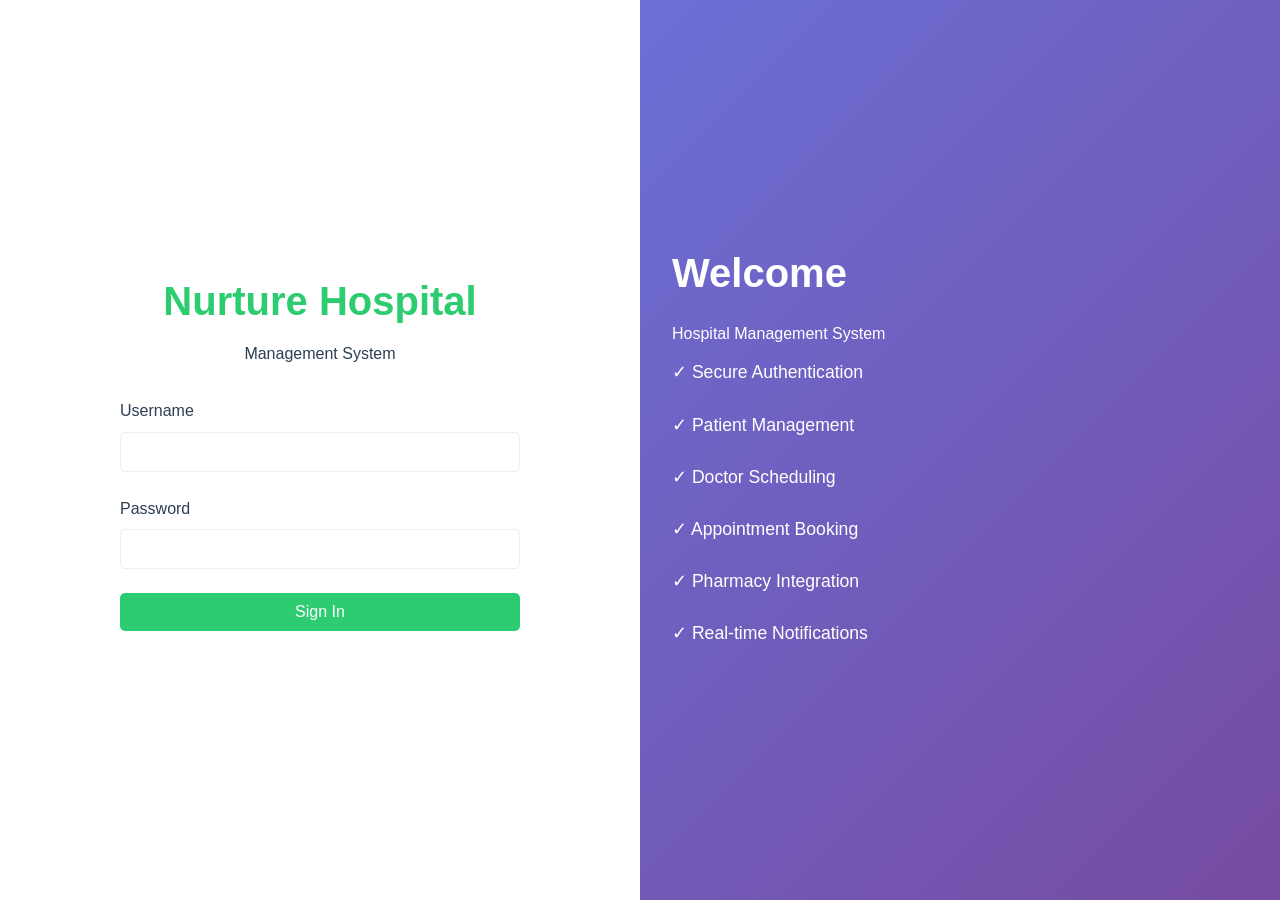
==== frontend/index.html @ 9cf45c42 "Add frontend folder to Hospital Management System" ====
<!DOCTYPE html>
<html lang="en">
<head>
    <meta charset="UTF-8">
    <meta name="viewport" content="width=device-width, initial-scale=1.0">
    <title>Hospital Management System</title>
    <link rel="stylesheet" href="css/common.css">
    <link rel="stylesheet" href="css/login.css">
    <link rel="stylesheet" href="css/responsive.css">
</head>
<body>
    <div class="login-container">
        <div class="login-box">
            <div class="login-header">
                <h1>Nurture Hospital</h1>
                <p>Management System</p>
            </div>
            <form id="loginForm" class="login-form">
                <div class="form-group">
                    <label for="username">Username</label>
                    <input type="text" id="username" name="username" required>
                </div>
                <div class="form-group">
                    <label for="password">Password</label>
                    <input type="password" id="password" name="password" required>
                </div>
                <button type="submit" class="btn btn-primary btn-block">Sign In</button>
            </form>
            <div id="loginError" class="alert alert-error" style="display: none;"></div>
        </div>
        <div class="login-info">
            <h2>Welcome</h2>
            <p>Hospital Management System</p>
            <ul class="features-list">
                <li>✓ Secure Authentication</li>
                <li>✓ Patient Management</li>
                <li>✓ Doctor Scheduling</li>
                <li>✓ Appointment Booking</li>
                <li>✓ Pharmacy Integration</li>
                <li>✓ Real-time Notifications</li>
            </ul>
        </div>
    </div>
    <div id="loadingSpinner" class="loading-spinner" style="display: none;">
        <div class="spinner"></div>
    </div>
    <script src="js/config.js"></script>
    <script src="js/utils.js"></script>
    <script src="js/auth.js"></script>
</body>
</html>
---- frontend/css/common.css ----
:root {
    --primary-color: #2ecc71;
    --secondary-color: #3498db;
    --danger-color: #e74c3c;
    --text-color: #2c3e50;
    --border-color: #ecf0f1;
    --bg-color: #f5f7fa;
}

* {
    margin: 0;
    padding: 0;
    box-sizing: border-box;
}

body {
    font-family: 'Segoe UI', Tahoma, Geneva, Verdana, sans-serif;
    color: var(--text-color);
    background-color: var(--bg-color);
    line-height: 1.6;
}

h1, h2, h3, h4, h5, h6 {
    color: var(--text-color);
    margin-bottom: 0.5rem;
    font-weight: 600;
}

.btn {
    display: inline-block;
    padding: 10px 20px;
    border: none;
    border-radius: 5px;
    cursor: pointer;
    font-size: 1rem;
    transition: all 0.3s;
}

.btn-primary {
    background-color: var(--primary-color);
    color: white;
}

.btn-primary:hover {
    background-color: #27ae60;
}

.btn-block {
    width: 100%;
}

.form-group {
    margin-bottom: 1.5rem;
}

.form-group label {
    display: block;
    margin-bottom: 0.5rem;
    font-weight: 500;
}

.form-group input {
    width: 100%;
    padding: 10px;
    border: 1px solid var(--border-color);
    border-radius: 5px;
    font-size: 1rem;
}

.form-group input:focus {
    outline: none;
    border-color: var(--primary-color);
    box-shadow: 0 0 0 3px rgba(46, 204, 113, 0.1);
}

.alert {
    padding: 15px;
    border-radius: 5px;
    margin-bottom: 1rem;
}

.alert-error {
    background-color: #f8d7da;
    color: #721c24;
}

.alert-success {
    background-color: #d4edda;
    color: #155724;
}

.loading-spinner {
    position: fixed;
    top: 0;
    left: 0;
    right: 0;
    bottom: 0;
    background: rgba(0, 0, 0, 0.5);
    display: flex;
    justify-content: center;
    align-items: center;
    z-index: 9999;
}

.spinner {
    width: 50px;
    height: 50px;
    border: 5px solid rgba(255, 255, 255, 0.3);
    border-top: 5px solid white;
    border-radius: 50%;
    animation: spin 1s linear infinite;
}

@keyframes spin {
    0% { transform: rotate(0deg); }
    100% { transform: rotate(360deg); }
}
---- frontend/css/login.css ----
.login-container {
    display: grid;
    grid-template-columns: 1fr 1fr;
    min-height: 100vh;
    background: linear-gradient(135deg, #667eea 0%, #764ba2 100%);
}

.login-box {
    display: flex;
    flex-direction: column;
    justify-content: center;
    align-items: center;
    padding: 2rem;
    background-color: white;
}

.login-header {
    text-align: center;
    margin-bottom: 2rem;
}

.login-header h1 {
    color: #2ecc71;
    font-size: 2.5rem;
    margin-bottom: 0.5rem;
}

.login-form {
    width: 100%;
    max-width: 400px;
}

.login-info {
    display: flex;
    flex-direction: column;
    justify-content: center;
    padding: 2rem;
    color: white;
}

.login-info h2 {
    font-size: 2.5rem;
    margin-bottom: 1rem;
    color: white;
}

.features-list {
    list-style: none;
    padding: 0;
}

.features-list li {
    padding: 0.75rem 0;
    font-size: 1.1rem;
    color: white;
}
---- frontend/css/responsive.css ----
@media (max-width: 768px) {
    .login-container {
        grid-template-columns: 1fr;
    }

    .login-info {
        display: none;
    }

    .login-box {
        background: linear-gradient(135deg, #667eea 0%, #764ba2 100%);
    }
}
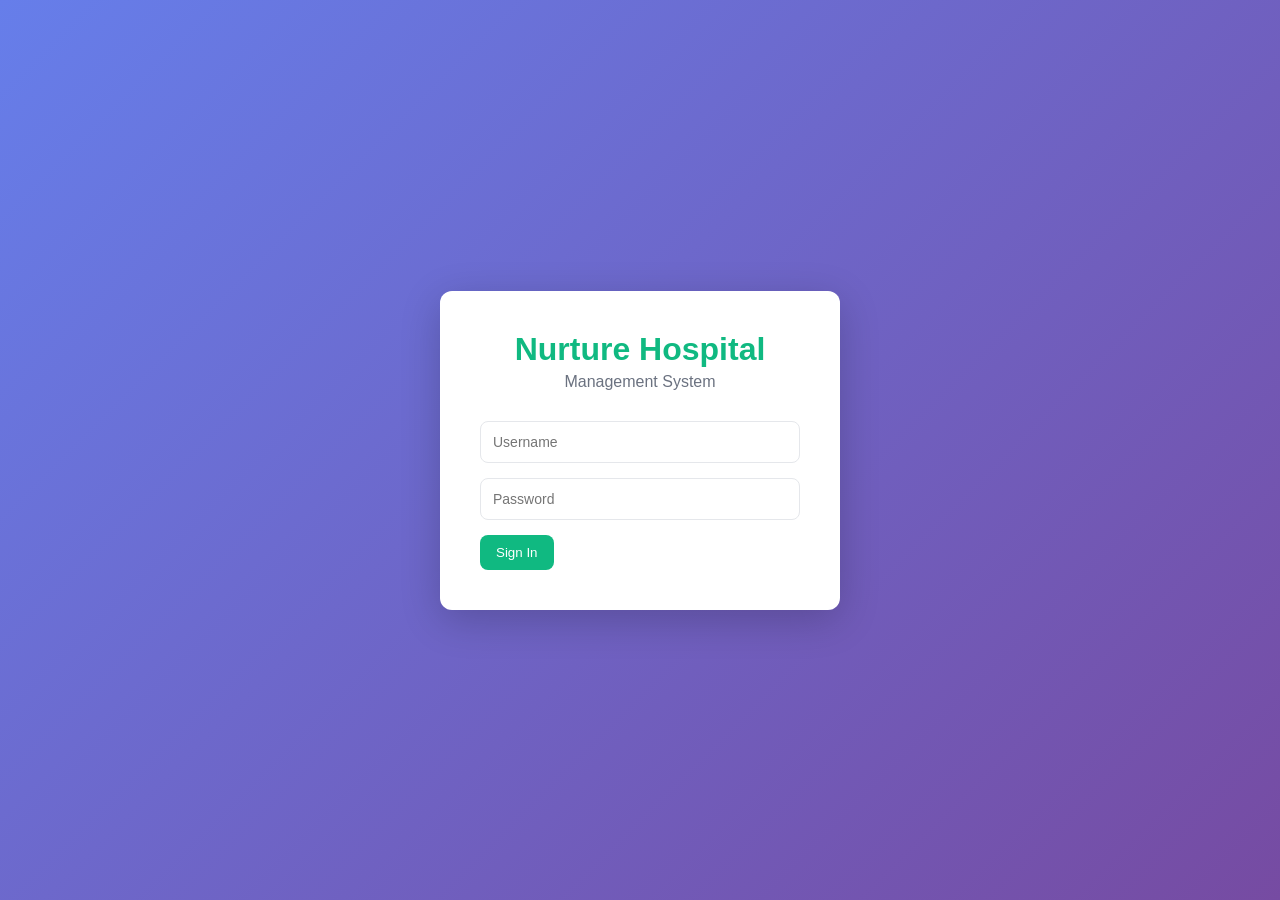
==== commit afa282a4: "Restructure frontend - add dashboard pages and proper layout" ====
--- a/frontend/index.html
+++ b/frontend/index.html
@@ -1,51 +1,27 @@
 <!DOCTYPE html>
 <html lang="en">
 <head>
-    <meta charset="UTF-8">
-    <meta name="viewport" content="width=device-width, initial-scale=1.0">
-    <title>Hospital Management System</title>
-    <link rel="stylesheet" href="css/common.css">
-    <link rel="stylesheet" href="css/login.css">
-    <link rel="stylesheet" href="css/responsive.css">
+  <meta charset="UTF-8" />
+  <meta name="viewport" content="width=device-width, initial-scale=1.0" />
+  <title>Login - Hospital Management System</title>
+  <link rel="stylesheet" href="css/style.css" />
 </head>
-<body>
-    <div class="login-container">
-        <div class="login-box">
-            <div class="login-header">
-                <h1>Nurture Hospital</h1>
-                <p>Management System</p>
-            </div>
-            <form id="loginForm" class="login-form">
-                <div class="form-group">
-                    <label for="username">Username</label>
-                    <input type="text" id="username" name="username" required>
-                </div>
-                <div class="form-group">
-                    <label for="password">Password</label>
-                    <input type="password" id="password" name="password" required>
-                </div>
-                <button type="submit" class="btn btn-primary btn-block">Sign In</button>
-            </form>
-            <div id="loginError" class="alert alert-error" style="display: none;"></div>
-        </div>
-        <div class="login-info">
-            <h2>Welcome</h2>
-            <p>Hospital Management System</p>
-            <ul class="features-list">
-                <li>✓ Secure Authentication</li>
-                <li>✓ Patient Management</li>
-                <li>✓ Doctor Scheduling</li>
-                <li>✓ Appointment Booking</li>
-                <li>✓ Pharmacy Integration</li>
-                <li>✓ Real-time Notifications</li>
-            </ul>
-        </div>
+<body class="login-page">
+  <div class="login-container">
+    <div class="login-box">
+      <h1>Nurture Hospital</h1>
+      <p>Management System</p>
+      
+      <form id="loginForm">
+        <input type="text" id="username" placeholder="Username" required />
+        <input type="password" id="password" placeholder="Password" required />
+        <button type="submit" class="btn-primary">Sign In</button>
+      </form>
+      
+      <p class="error-msg" id="errorMsg" style="display:none;"></p>
     </div>
-    <div id="loadingSpinner" class="loading-spinner" style="display: none;">
-        <div class="spinner"></div>
-    </div>
-    <script src="js/config.js"></script>
-    <script src="js/utils.js"></script>
-    <script src="js/auth.js"></script>
+  </div>
+  
+  <script src="js/auth.js"></script>
 </body>
 </html>
--- a/frontend/css/style.css
+++ b/frontend/css/style.css
@@ -0,0 +1,213 @@
+* {
+  box-sizing: border-box;
+  margin: 0;
+  padding: 0;
+  font-family: 'Segoe UI', Tahoma, Geneva, Verdana, sans-serif;
+}
+
+body {
+  background: #f3f6fb;
+  color: #1f2937;
+}
+
+.login-page {
+  display: flex;
+  justify-content: center;
+  align-items: center;
+  min-height: 100vh;
+  background: linear-gradient(135deg, #667eea 0%, #764ba2 100%);
+}
+
+.login-container {
+  background: white;
+  padding: 40px;
+  border-radius: 12px;
+  box-shadow: 0 10px 40px rgba(0,0,0,0.2);
+  width: 100%;
+  max-width: 400px;
+}
+
+.login-container h1 {
+  color: #10b981;
+  text-align: center;
+  margin-bottom: 5px;
+}
+
+.login-container p {
+  text-align: center;
+  color: #6b7280;
+  margin-bottom: 30px;
+}
+
+.login-container input {
+  width: 100%;
+  padding: 12px;
+  margin-bottom: 15px;
+  border: 1px solid #e5e7eb;
+  border-radius: 8px;
+  font-size: 14px;
+}
+
+.layout {
+  display: flex;
+  min-height: 100vh;
+}
+
+.sidebar {
+  width: 220px;
+  background: #1f2937;
+  color: white;
+  padding: 20px;
+  box-shadow: 2px 0 10px rgba(0,0,0,0.1);
+}
+
+.brand h2 {
+  font-size: 24px;
+  margin-bottom: 30px;
+}
+
+.sidebar nav {
+  display: flex;
+  flex-direction: column;
+  gap: 10px;
+  margin-bottom: 30px;
+}
+
+.sidebar a {
+  color: #d1d5db;
+  text-decoration: none;
+  padding: 10px 12px;
+  border-radius: 8px;
+  transition: 0.3s;
+}
+
+.sidebar a.active,
+.sidebar a:hover {
+  background: #374151;
+  color: white;
+}
+
+.sidebar .logout {
+  color: #ef4444;
+  margin-top: auto;
+}
+
+.main-content {
+  flex: 1;
+  padding: 30px;
+}
+
+.topbar {
+  display: flex;
+  justify-content: space-between;
+  align-items: center;
+  margin-bottom: 30px;
+}
+
+.topbar h1 {
+  font-size: 28px;
+}
+
+.btn-primary {
+  background: #10b981;
+  color: white;
+  border: none;
+  padding: 10px 16px;
+  border-radius: 8px;
+  cursor: pointer;
+  font-weight: 500;
+}
+
+.btn-primary:hover {
+  background: #059669;
+}
+
+.stats-grid {
+  display: grid;
+  grid-template-columns: repeat(4, 1fr);
+  gap: 20px;
+  margin-bottom: 30px;
+}
+
+.stat-card {
+  background: white;
+  padding: 20px;
+  border-radius: 12px;
+  border-left: 5px solid #ccc;
+  box-shadow: 0 2px 10px rgba(0,0,0,0.05);
+}
+
+.stat-card.green { border-left-color: #10b981; }
+.stat-card.blue { border-left-color: #3b82f6; }
+.stat-card.yellow { border-left-color: #f59e0b; }
+.stat-card.red { border-left-color: #ef4444; }
+
+.stat-card p {
+  color: #6b7280;
+  font-size: 14px;
+  margin-bottom: 10px;
+}
+
+.stat-card h3 {
+  font-size: 28px;
+}
+
+.panel {
+  background: white;
+  padding: 20px;
+  border-radius: 12px;
+  box-shadow: 0 2px 10px rgba(0,0,0,0.05);
+}
+
+.panel h2 {
+  margin-bottom: 20px;
+  font-size: 20px;
+}
+
+table {
+  width: 100%;
+  border-collapse: collapse;
+}
+
+th, td {
+  text-align: left;
+  padding: 12px;
+  border-bottom: 1px solid #e5e7eb;
+}
+
+th {
+  background: #f9fafb;
+  font-weight: 600;
+}
+
+.badge {
+  display: inline-block;
+  padding: 5px 10px;
+  border-radius: 20px;
+  font-size: 12px;
+  font-weight: 600;
+}
+
+.badge.confirmed {
+  background: #dcfce7;
+  color: #166534;
+}
+
+.badge.pending {
+  background: #fef3c7;
+  color: #92400e;
+}
+
+.error-msg {
+  color: #ef4444;
+  text-align: center;
+  font-size: 14px;
+  margin-top: 10px;
+}
+
+@media (max-width: 768px) {
+  .layout { flex-direction: column; }
+  .sidebar { width: 100%; }
+  .stats-grid { grid-template-columns: 1fr 1fr; }
+  .topbar { flex-direction: column; gap: 15px; }
+}
